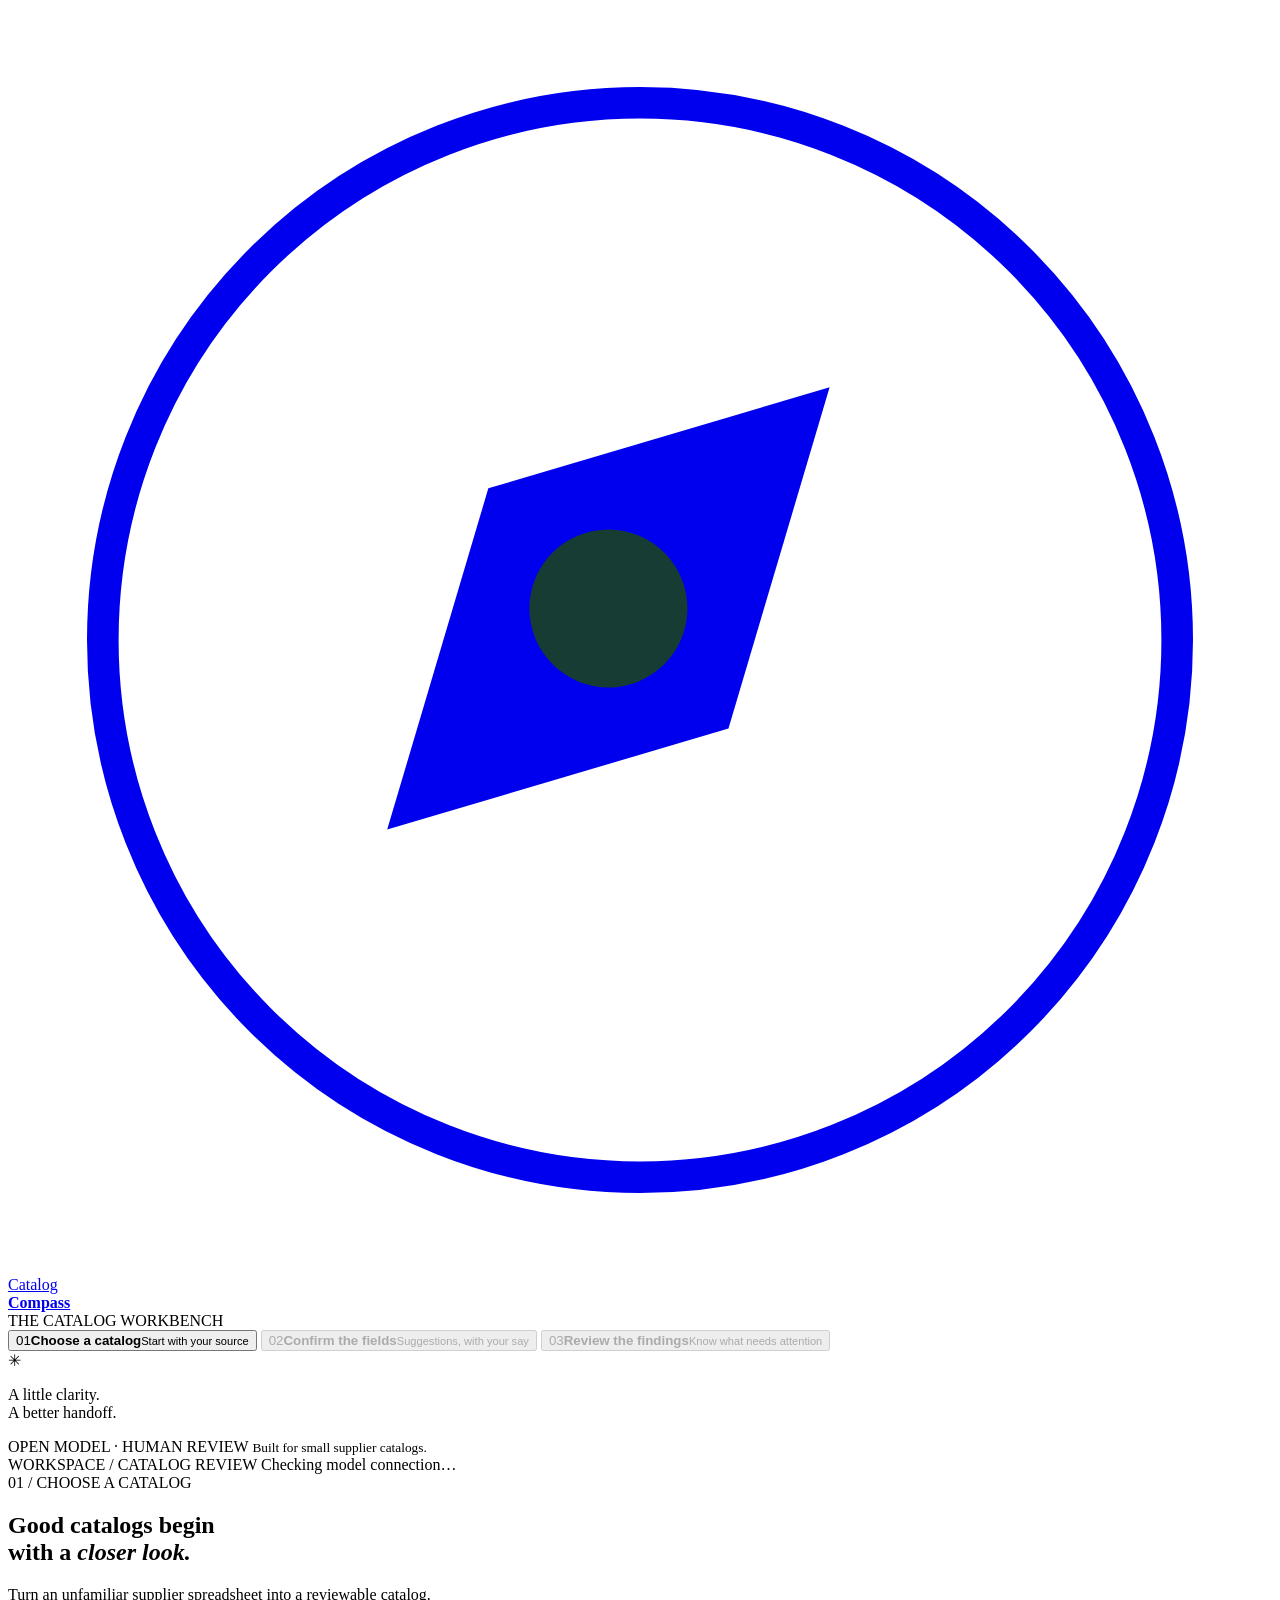
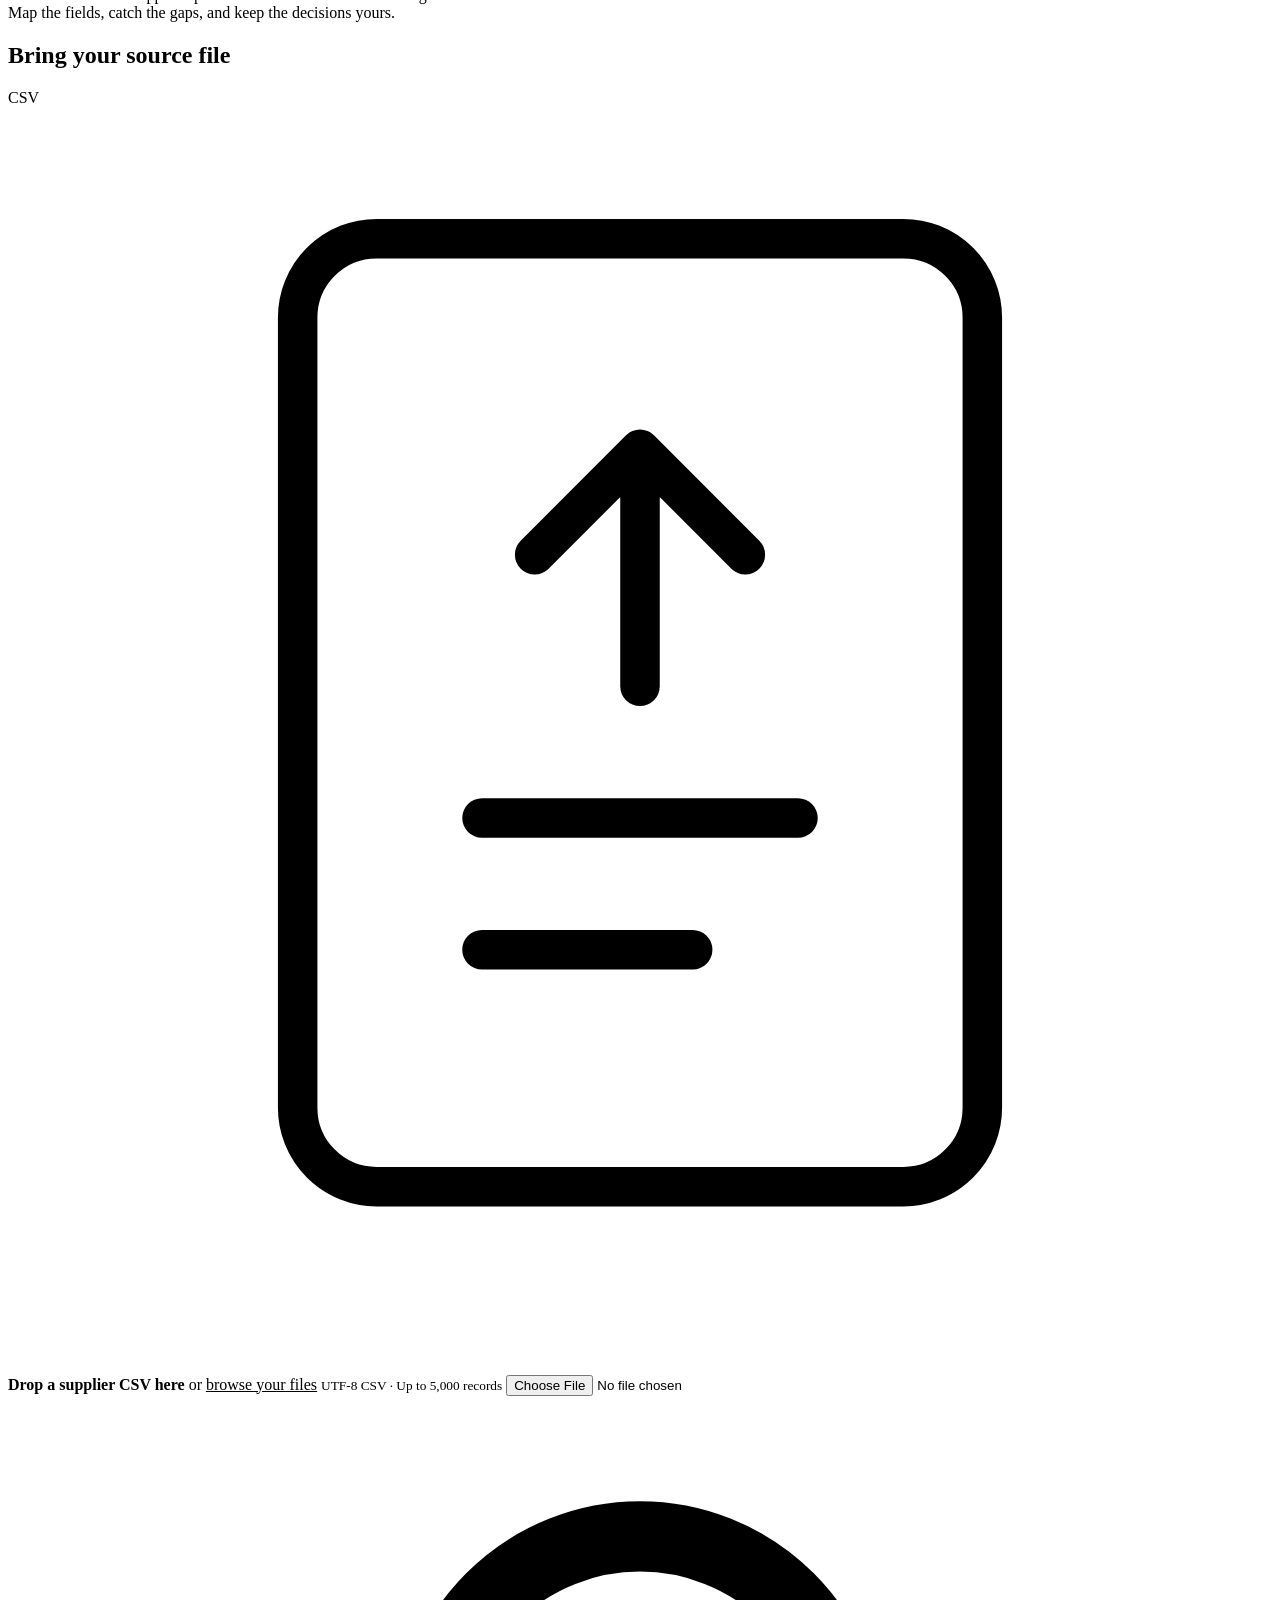
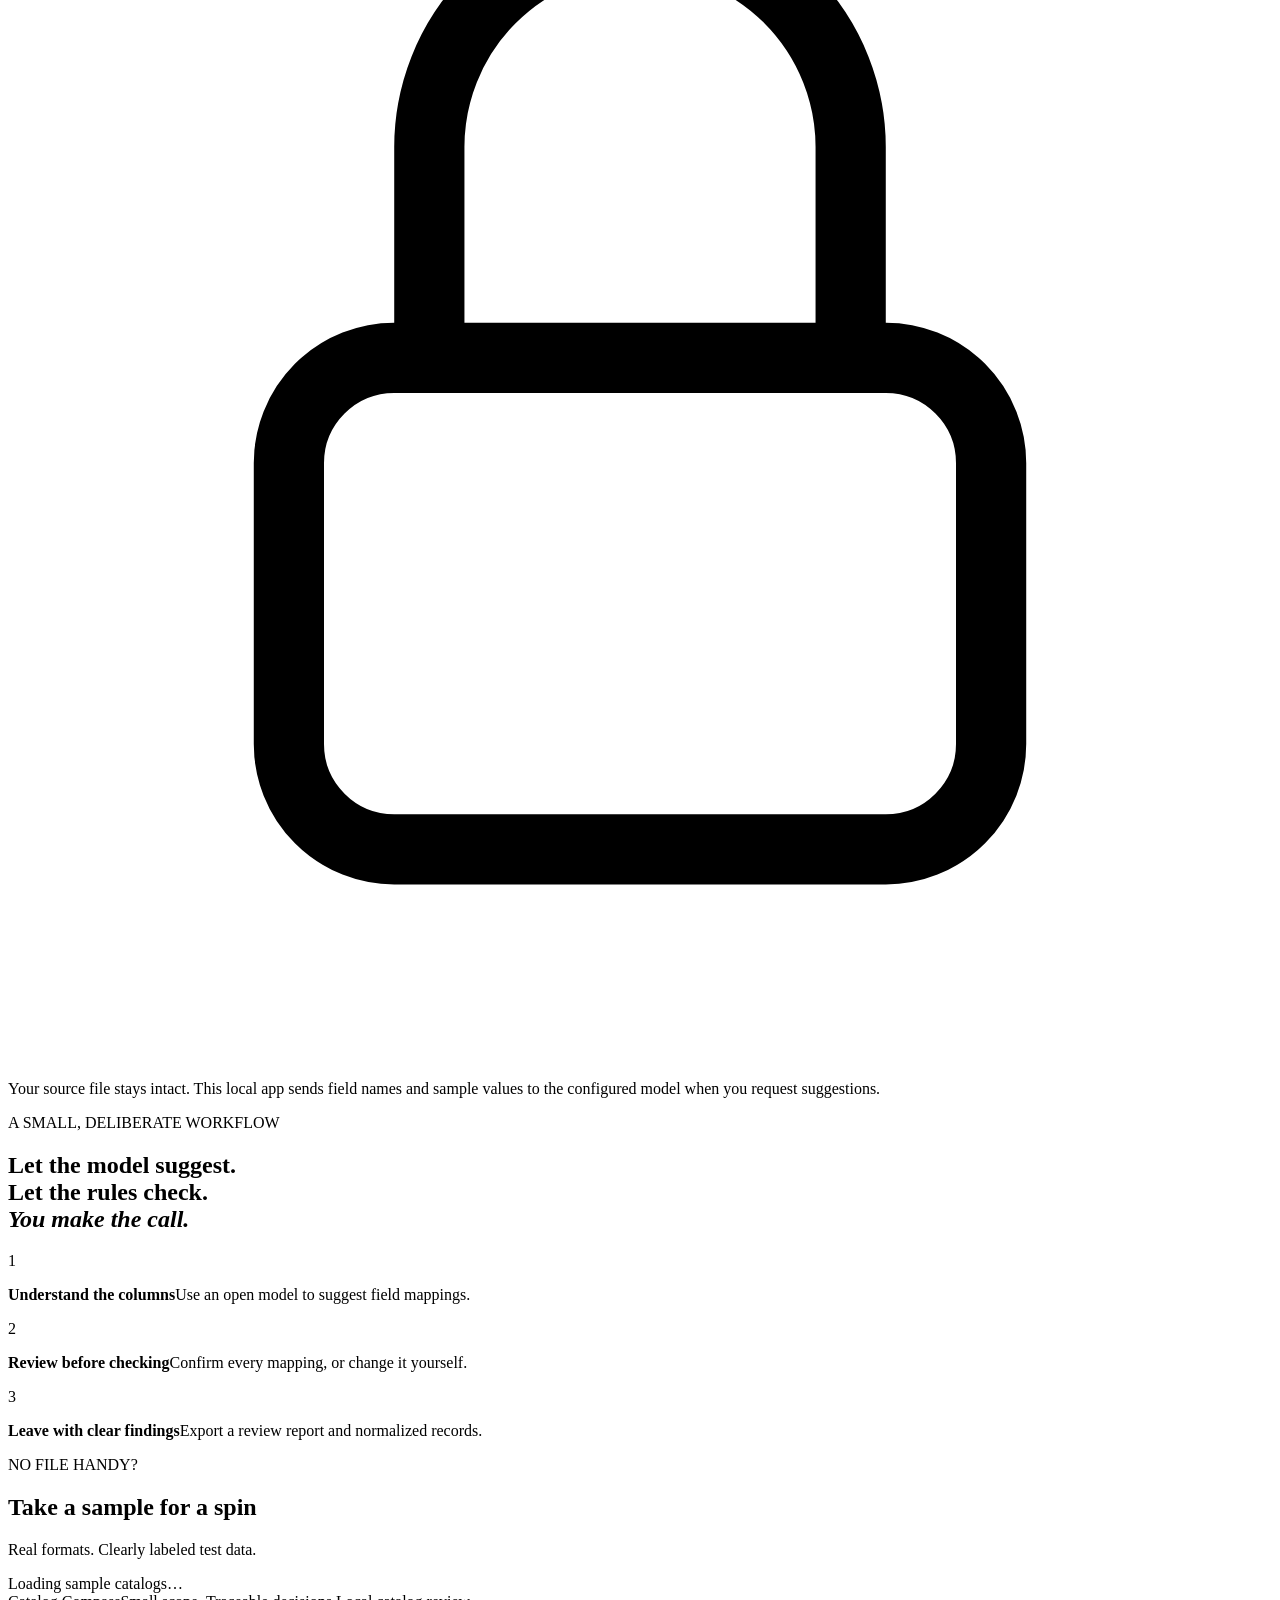
==== web/index.html @ 422e2c68 "Build Catalog Compass local contest prototype with real Qwen mapping" ====
<!doctype html>
<html lang="en">
<head>
  <meta charset="utf-8">
  <meta name="viewport" content="width=device-width, initial-scale=1">
  <meta name="theme-color" content="#173c34">
  <meta name="description" content="Review supplier catalog fields, confirm a mapping, and inspect data quality issues with Catalog Compass.">
  <title>Catalog Compass — A clearer catalog starts here</title>
  <link rel="stylesheet" href="/styles.css">
  <script src="/app.js" defer></script>
</head>
<body>
  <div class="app-shell">
    <aside class="sidebar">
      <a class="brand" href="/" aria-label="Catalog Compass home">
        <svg class="brand-mark" viewBox="0 0 40 40" fill="none" aria-hidden="true"><circle cx="20" cy="20" r="17" stroke="currentColor"/><path d="m26 12-3.2 10.8L12 26l3.2-10.8L26 12Z" fill="currentColor"/><circle cx="19" cy="19" r="2.5" fill="#173c34"/></svg>
        <span>Catalog<br><strong>Compass</strong></span>
      </a>
      <div class="sidebar-caption">THE CATALOG WORKBENCH</div>
      <nav class="steps" aria-label="Review steps">
        <button class="step active" data-step="0" aria-current="step"><span class="step-number">01</span><span><strong>Choose a catalog</strong><small>Start with your source</small></span><span class="step-check" aria-hidden="true"></span></button>
        <button class="step" data-step="1" disabled><span class="step-number">02</span><span><strong>Confirm the fields</strong><small>Suggestions, with your say</small></span><span class="step-check" aria-hidden="true"></span></button>
        <button class="step" data-step="2" disabled><span class="step-number">03</span><span><strong>Review the findings</strong><small>Know what needs attention</small></span><span class="step-check" aria-hidden="true"></span></button>
      </nav>
      <div class="sidebar-bottom">
        <div class="small-compass" aria-hidden="true">✳</div>
        <p>A little clarity.<br>A better handoff.</p>
        <div class="sidebar-rule"></div>
        <span>OPEN MODEL · HUMAN REVIEW</span>
        <small>Built for small supplier catalogs.</small>
      </div>
    </aside>

    <main class="main">
      <header class="topbar">
        <span class="topbar-label">WORKSPACE <span class="slash">/</span> CATALOG REVIEW</span>
        <span class="model-status" id="model-status"><span class="status-dot"></span><span id="model-status-text">Checking model connection…</span></span>
      </header>
      <div id="notice" class="notice" role="status" aria-live="polite" hidden></div>

      <section id="stage-0" class="stage">
        <div class="page-heading">
          <div class="eyebrow">01 / CHOOSE A CATALOG</div>
          <h1>Good catalogs begin<br>with a <em>closer look.</em></h1>
          <p>Turn an unfamiliar supplier spreadsheet into a reviewable catalog.<br class="desktop-break"> Map the fields, catch the gaps, and keep the decisions yours.</p>
        </div>
        <div class="intake-grid">
          <div class="card upload-card">
            <div class="card-heading"><h2>Bring your source file</h2><span class="tiny-tag">CSV</span></div>
            <label class="drop-zone" id="drop-zone" for="file-input">
              <svg class="upload-icon" viewBox="0 0 48 48" fill="none" aria-hidden="true"><rect x="11" y="5" width="26" height="36" rx="3" stroke="currentColor" stroke-width="1.5"/><path d="M18 27h12M18 32h8M24 13v9m-4-5 4-4 4 4" stroke="currentColor" stroke-width="1.5" stroke-linecap="round" stroke-linejoin="round"/></svg>
              <strong>Drop a supplier CSV here</strong>
              <span>or <u>browse your files</u></span>
              <small>UTF-8 CSV · Up to 5,000 records</small>
            </label>
            <input type="file" id="file-input" accept=".csv,text/csv" class="file-input">
            <div class="privacy-note"><svg viewBox="0 0 18 18" fill="none" aria-hidden="true"><rect x="4" y="8" width="10" height="7" rx="1.5" stroke="currentColor"/><path d="M6 8V5a3 3 0 0 1 6 0v3" stroke="currentColor"/></svg><p>Your source file stays intact. This local app sends field names and sample values to the configured model when you request suggestions.</p></div>
          </div>
          <aside class="how-card">
            <div class="eyebrow">A SMALL, DELIBERATE WORKFLOW</div>
            <h2>Let the model suggest.<br>Let the rules check.<br><em>You make the call.</em></h2>
            <div class="how-row"><span>1</span><p><strong>Understand the columns</strong>Use an open model to suggest field mappings.</p></div>
            <div class="how-row"><span>2</span><p><strong>Review before checking</strong>Confirm every mapping, or change it yourself.</p></div>
            <div class="how-row"><span>3</span><p><strong>Leave with clear findings</strong>Export a review report and normalized records.</p></div>
          </aside>
        </div>
        <div class="section-heading"><div><span class="eyebrow">NO FILE HANDY?</span><h2>Take a sample for a spin</h2></div><p>Real formats. Clearly labeled test data.</p></div>
        <div id="sample-list" class="sample-grid"><div class="sample-placeholder">Loading sample catalogs…</div></div>
      </section>

      <section id="stage-1" class="stage" hidden>
        <div class="page-heading compact"><div class="eyebrow">02 / CONFIRM THE FIELDS</div><h1>A shared language<br>for <em>every column.</em></h1><p>Ask for a suggested mapping, then check it against your source. Nothing is confirmed until you say so.</p></div>
        <div class="source-strip"><span class="file-glyph" aria-hidden="true">↳</span><div><strong class="source-name"></strong><span class="source-detail"></span></div><button class="text-button" id="change-file">Choose another file <span aria-hidden="true">↗</span></button></div>
        <div class="card preview-card"><div class="card-heading"><h2>A look at your source</h2><span id="preview-caption" class="muted"></span></div><div class="table-scroll" id="preview-table" tabindex="0" aria-label="Source file preview"></div></div>
        <div class="mapping-toolbar"><div><h2>Map the catalog fields</h2><p>SKU, product name, and regular price are required. Use each column once.</p></div><button id="suggest-button" class="button primary"><span aria-hidden="true">✳</span> Suggest field mappings</button></div>
        <div class="engine-banner" id="engine-banner"><span class="engine-symbol" aria-hidden="true">✳</span><div><strong id="engine-title">Your review, assisted by an open model</strong><p id="engine-description">Choose “Suggest field mappings” to analyze the headers and sample values. You can also map the fields manually.</p></div></div>
        <div id="mapping-warnings" class="mapping-warnings" hidden></div>
        <div class="card mapping-card"><div class="mapping-table-header"><span>CATALOG FIELD</span><span>YOUR SOURCE COLUMN</span><span>REVIEW NOTE</span></div><div id="mapping-fields"></div></div>
        <div class="confirm-bar"><label class="confirm-label"><input type="checkbox" id="confirm-mapping"><span>I have reviewed the field mappings.<small id="confirmation-help">Unmapped source columns are omitted. Mapped values are never guessed or filled in.</small></span></label><button id="check-button" class="button primary" disabled>Check this catalog <span aria-hidden="true">→</span></button></div>
      </section>

      <section id="stage-2" class="stage" hidden>
        <div class="page-heading compact"><div class="eyebrow">03 / REVIEW THE FINDINGS</div><h1>A clearer view of<br><em>what needs attention.</em></h1><p>Rule-based checks surface potential issues. Review them against your source before making changes.</p></div>
        <div class="source-strip"><span class="file-glyph" aria-hidden="true">↳</span><div><strong class="source-name"></strong><span class="source-detail"></span></div><button class="text-button" id="edit-mapping">Review field mappings <span aria-hidden="true">↗</span></button></div>
        <div class="metrics"><div class="metric"><span>RECORDS CHECKED</span><strong id="metric-total">—</strong><small>Rows in your source</small></div><div class="metric"><span>ERRORS</span><strong id="metric-errors">—</strong><small>Resolve before handoff</small></div><div class="metric"><span>WARNINGS</span><strong id="metric-warnings">—</strong><small>Worth a closer look</small></div><div class="metric"><span>ROWS TO REVIEW</span><strong id="metric-affected">—</strong><small>One row may have several findings</small></div></div>
        <div class="findings-toolbar"><div><h2>Catalog findings <span id="findings-count" class="count-pill"></span></h2><p>Source row numbers include the header row.</p></div><div class="filter-tabs" role="group" aria-label="Filter findings"><button data-filter="all" class="active" aria-pressed="true">All</button><button data-filter="error" aria-pressed="false">Errors</button><button data-filter="warning" aria-pressed="false">Warnings</button></div></div>
        <div class="card findings-card"><div id="findings-table" class="table-scroll" tabindex="0" aria-label="Catalog findings"></div><div id="empty-findings" class="empty-findings" hidden><span aria-hidden="true">✓</span><h3>No findings in this view</h3><p id="empty-description">The checks did not find any issues in the mapped fields.</p></div></div>
        <details class="review-assumptions" id="review-assumptions"><summary>Review assumptions <span>How to interpret this report</span></summary><ul id="report-notes"></ul></details>
        <div class="export-bar"><div><h2>Your review, ready to hand off.</h2><p>Records are not fixed, removed, or merged. Formula-like text is escaped for spreadsheet safety.</p></div><div class="export-buttons"><button class="button secondary" id="export-issues">↓ Download findings</button><button class="button primary" id="export-normalized">↓ Export normalized CSV</button></div></div>
        <p class="report-footnote">A clean report reflects the checks run on mapped fields; it is not a guarantee that a catalog is ready for a specific store. Missing source details still need human judgment.</p>
      </section>
      <footer class="footer"><span>Catalog Compass</span><span>Small scope. Traceable decisions.</span><span id="footer-model">Local catalog review</span></footer>
    </main>
  </div>
</body>
</html>
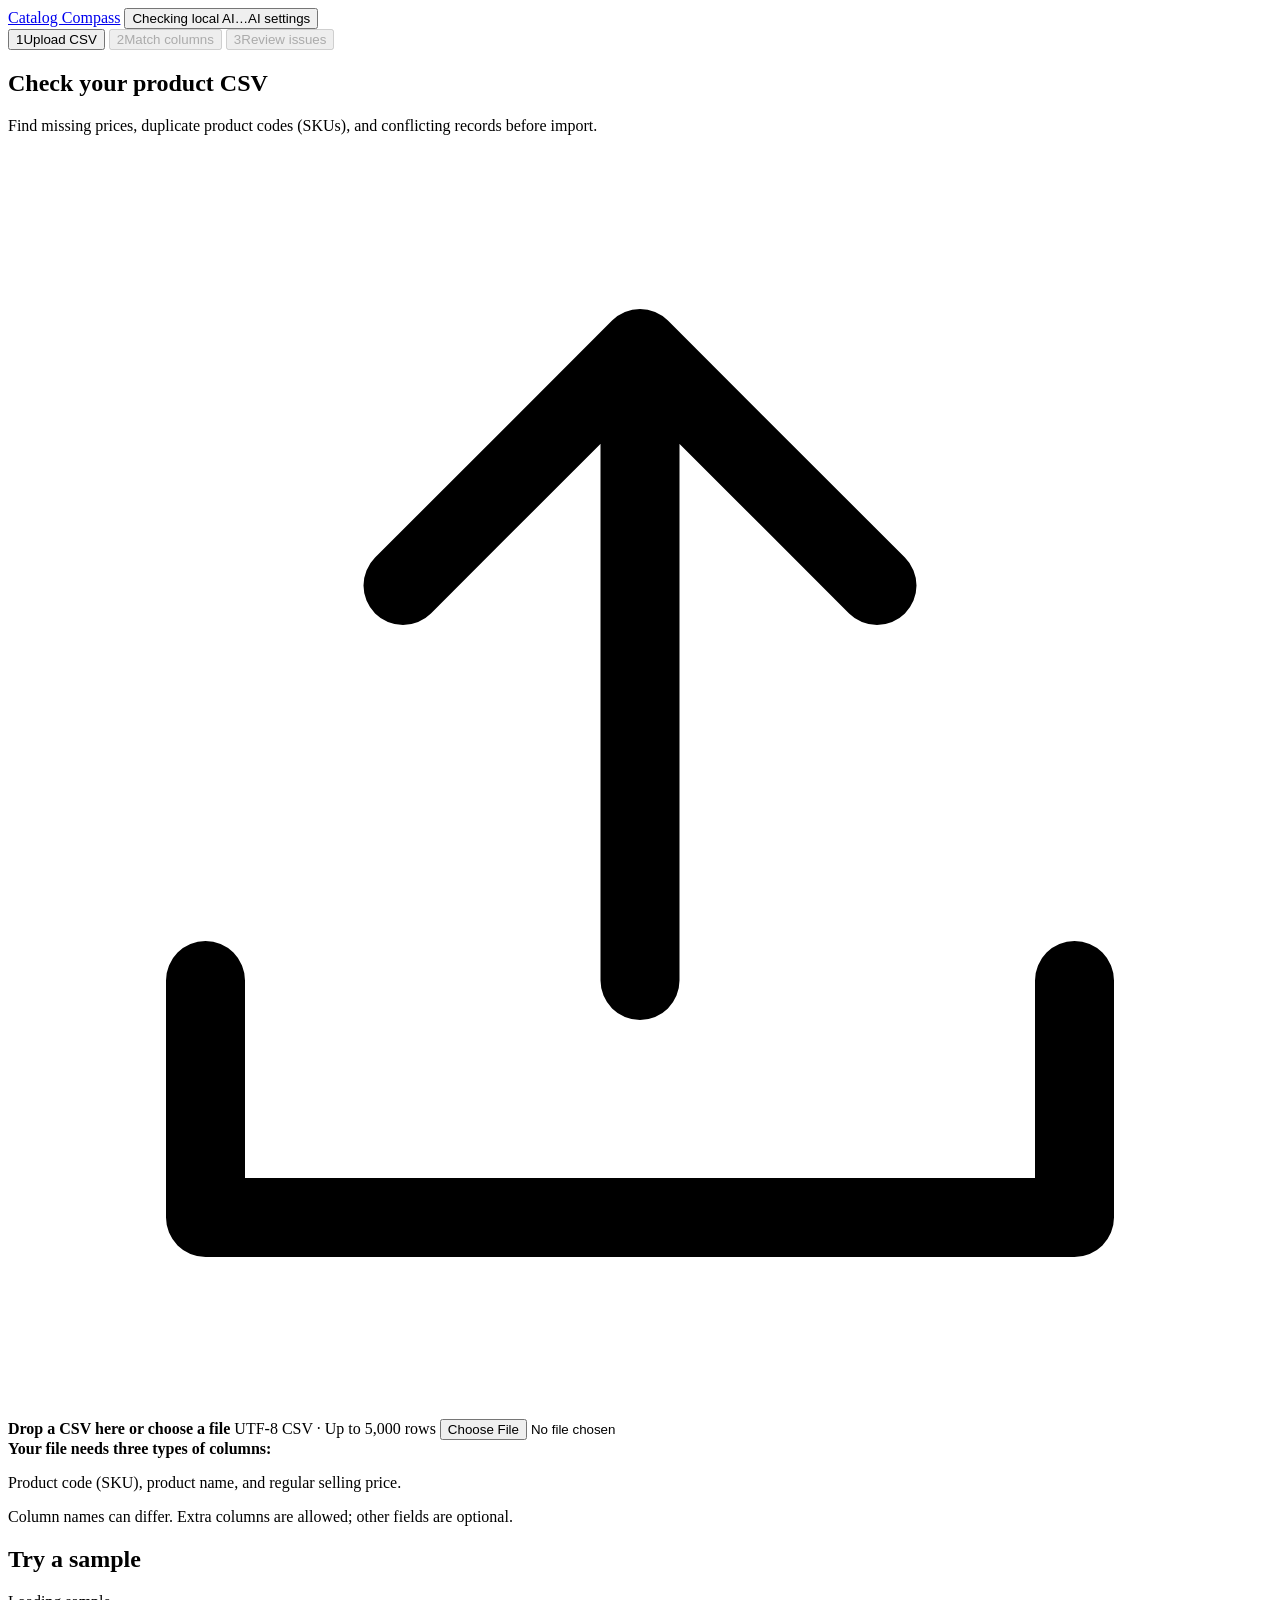
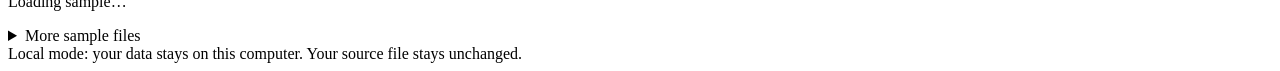
==== commit 746ef31b: "Add API inference, clearer mapping review, and submission materials" ====
--- a/web/index.html
+++ b/web/index.html
@@ -4,93 +4,106 @@
   <meta charset="utf-8">
   <meta name="viewport" content="width=device-width, initial-scale=1">
   <meta name="theme-color" content="#173c34">
-  <meta name="description" content="Review supplier catalog fields, confirm a mapping, and inspect data quality issues with Catalog Compass.">
-  <title>Catalog Compass — A clearer catalog starts here</title>
+  <meta name="description" content="Check product CSV files for missing prices, duplicate SKUs and conflicting records.">
+  <title>Catalog Compass — Check your product CSV</title>
   <link rel="stylesheet" href="/styles.css">
   <script src="/app.js" defer></script>
 </head>
 <body>
   <div class="app-shell">
-    <aside class="sidebar">
-      <a class="brand" href="/" aria-label="Catalog Compass home">
-        <svg class="brand-mark" viewBox="0 0 40 40" fill="none" aria-hidden="true"><circle cx="20" cy="20" r="17" stroke="currentColor"/><path d="m26 12-3.2 10.8L12 26l3.2-10.8L26 12Z" fill="currentColor"/><circle cx="19" cy="19" r="2.5" fill="#173c34"/></svg>
-        <span>Catalog<br><strong>Compass</strong></span>
-      </a>
-      <div class="sidebar-caption">THE CATALOG WORKBENCH</div>
-      <nav class="steps" aria-label="Review steps">
-        <button class="step active" data-step="0" aria-current="step"><span class="step-number">01</span><span><strong>Choose a catalog</strong><small>Start with your source</small></span><span class="step-check" aria-hidden="true"></span></button>
-        <button class="step" data-step="1" disabled><span class="step-number">02</span><span><strong>Confirm the fields</strong><small>Suggestions, with your say</small></span><span class="step-check" aria-hidden="true"></span></button>
-        <button class="step" data-step="2" disabled><span class="step-number">03</span><span><strong>Review the findings</strong><small>Know what needs attention</small></span><span class="step-check" aria-hidden="true"></span></button>
-      </nav>
-      <div class="sidebar-bottom">
-        <div class="small-compass" aria-hidden="true">✳</div>
-        <p>A little clarity.<br>A better handoff.</p>
-        <div class="sidebar-rule"></div>
-        <span>OPEN MODEL · HUMAN REVIEW</span>
-        <small>Built for small supplier catalogs.</small>
-      </div>
-    </aside>
-
-    <main class="main">
-      <header class="topbar">
-        <span class="topbar-label">WORKSPACE <span class="slash">/</span> CATALOG REVIEW</span>
-        <span class="model-status" id="model-status"><span class="status-dot"></span><span id="model-status-text">Checking model connection…</span></span>
-      </header>
+    <header class="topbar">
+      <a class="brand" href="/" aria-label="Catalog Compass home">Catalog Compass</a>
+      <button class="ai-settings-button" id="open-ai-settings" type="button" aria-haspopup="dialog"><span class="model-status" id="model-status"><span class="status-dot"></span><span id="model-status-text">Checking local AI…</span></span><span>AI settings</span></button>
+    </header>
+    <nav class="steps" aria-label="Review steps">
+      <button class="step active" data-step="0" aria-current="step"><span class="step-number">1</span><span>Upload CSV</span></button>
+      <button class="step" data-step="1" disabled><span class="step-number">2</span><span>Match columns</span></button>
+      <button class="step" data-step="2" disabled><span class="step-number">3</span><span>Review issues</span></button>
+    </nav>
+    <main>
       <div id="notice" class="notice" role="status" aria-live="polite" hidden></div>
-
       <section id="stage-0" class="stage">
         <div class="page-heading">
-          <div class="eyebrow">01 / CHOOSE A CATALOG</div>
-          <h1>Good catalogs begin<br>with a <em>closer look.</em></h1>
-          <p>Turn an unfamiliar supplier spreadsheet into a reviewable catalog.<br class="desktop-break"> Map the fields, catch the gaps, and keep the decisions yours.</p>
+          <h1>Check your product CSV</h1>
+          <p>Find missing prices, duplicate product codes (SKUs), and conflicting records before import.</p>
         </div>
-        <div class="intake-grid">
-          <div class="card upload-card">
-            <div class="card-heading"><h2>Bring your source file</h2><span class="tiny-tag">CSV</span></div>
-            <label class="drop-zone" id="drop-zone" for="file-input">
-              <svg class="upload-icon" viewBox="0 0 48 48" fill="none" aria-hidden="true"><rect x="11" y="5" width="26" height="36" rx="3" stroke="currentColor" stroke-width="1.5"/><path d="M18 27h12M18 32h8M24 13v9m-4-5 4-4 4 4" stroke="currentColor" stroke-width="1.5" stroke-linecap="round" stroke-linejoin="round"/></svg>
-              <strong>Drop a supplier CSV here</strong>
-              <span>or <u>browse your files</u></span>
-              <small>UTF-8 CSV · Up to 5,000 records</small>
-            </label>
-            <input type="file" id="file-input" accept=".csv,text/csv" class="file-input">
-            <div class="privacy-note"><svg viewBox="0 0 18 18" fill="none" aria-hidden="true"><rect x="4" y="8" width="10" height="7" rx="1.5" stroke="currentColor"/><path d="M6 8V5a3 3 0 0 1 6 0v3" stroke="currentColor"/></svg><p>Your source file stays intact. This local app sends field names and sample values to the configured model when you request suggestions.</p></div>
+        <div class="card upload-card">
+          <label class="drop-zone" id="drop-zone" for="file-input">
+            <svg class="upload-icon" viewBox="0 0 32 32" fill="none" aria-hidden="true"><path d="M16 21V5m-6 6 6-6 6 6M5 21v6h22v-6" stroke="currentColor" stroke-width="2" stroke-linecap="round" stroke-linejoin="round"/></svg>
+            <strong>Drop a CSV here or choose a file</strong>
+            <span>UTF-8 CSV · Up to 5,000 rows</span>
+          </label>
+          <input type="file" id="file-input" accept=".csv,text/csv" class="file-input">
+          <div class="input-requirements">
+            <strong>Your file needs three types of columns:</strong>
+            <p>Product code (SKU), product name, and regular selling price.</p>
+            <p class="secondary">Column names can differ. Extra columns are allowed; other fields are optional.</p>
           </div>
-          <aside class="how-card">
-            <div class="eyebrow">A SMALL, DELIBERATE WORKFLOW</div>
-            <h2>Let the model suggest.<br>Let the rules check.<br><em>You make the call.</em></h2>
-            <div class="how-row"><span>1</span><p><strong>Understand the columns</strong>Use an open model to suggest field mappings.</p></div>
-            <div class="how-row"><span>2</span><p><strong>Review before checking</strong>Confirm every mapping, or change it yourself.</p></div>
-            <div class="how-row"><span>3</span><p><strong>Leave with clear findings</strong>Export a review report and normalized records.</p></div>
-          </aside>
         </div>
-        <div class="section-heading"><div><span class="eyebrow">NO FILE HANDY?</span><h2>Take a sample for a spin</h2></div><p>Real formats. Clearly labeled test data.</p></div>
-        <div id="sample-list" class="sample-grid"><div class="sample-placeholder">Loading sample catalogs…</div></div>
+        <div class="sample-section">
+          <h2>Try a sample</h2>
+          <div id="featured-sample"><p class="secondary">Loading sample…</p></div>
+          <details class="more-samples" id="more-samples"><summary>More sample files</summary><div id="sample-list" class="sample-grid"></div></details>
+        </div>
       </section>
 
       <section id="stage-1" class="stage" hidden>
-        <div class="page-heading compact"><div class="eyebrow">02 / CONFIRM THE FIELDS</div><h1>A shared language<br>for <em>every column.</em></h1><p>Ask for a suggested mapping, then check it against your source. Nothing is confirmed until you say so.</p></div>
-        <div class="source-strip"><span class="file-glyph" aria-hidden="true">↳</span><div><strong class="source-name"></strong><span class="source-detail"></span></div><button class="text-button" id="change-file">Choose another file <span aria-hidden="true">↗</span></button></div>
-        <div class="card preview-card"><div class="card-heading"><h2>A look at your source</h2><span id="preview-caption" class="muted"></span></div><div class="table-scroll" id="preview-table" tabindex="0" aria-label="Source file preview"></div></div>
-        <div class="mapping-toolbar"><div><h2>Map the catalog fields</h2><p>SKU, product name, and regular price are required. Use each column once.</p></div><button id="suggest-button" class="button primary"><span aria-hidden="true">✳</span> Suggest field mappings</button></div>
-        <div class="engine-banner" id="engine-banner"><span class="engine-symbol" aria-hidden="true">✳</span><div><strong id="engine-title">Your review, assisted by an open model</strong><p id="engine-description">Choose “Suggest field mappings” to analyze the headers and sample values. You can also map the fields manually.</p></div></div>
-        <div id="mapping-warnings" class="mapping-warnings" hidden></div>
-        <div class="card mapping-card"><div class="mapping-table-header"><span>CATALOG FIELD</span><span>YOUR SOURCE COLUMN</span><span>REVIEW NOTE</span></div><div id="mapping-fields"></div></div>
-        <div class="confirm-bar"><label class="confirm-label"><input type="checkbox" id="confirm-mapping"><span>I have reviewed the field mappings.<small id="confirmation-help">Unmapped source columns are omitted. Mapped values are never guessed or filled in.</small></span></label><button id="check-button" class="button primary" disabled>Check this catalog <span aria-hidden="true">→</span></button></div>
+        <div class="page-heading"><h1>Match your columns</h1><p>Tell us which column contains each field. AI can suggest a match.</p></div>
+        <div class="source-strip"><div><strong class="source-name"></strong><span class="source-detail"></span></div><button class="text-button" id="change-file">Change file</button></div>
+        <div class="mapping-toolbar"><h2>Required columns</h2><button id="suggest-button" class="button primary">Suggest with AI</button></div>
+        <p id="inference-destination" class="secondary">Local mode: column samples stay on this computer.</p>
+        <div class="engine-banner" id="engine-banner"><strong id="engine-title">Choose columns yourself or use AI</strong><p id="engine-description">Check each selection against the example values.</p></div>
+        <div id="mapping-warnings" class="mapping-warnings" role="status" hidden></div>
+        <div class="card mapping-card"><div class="mapping-table-header" aria-hidden="true"><span>Field to check</span><span>Column in your file</span><span>Example values</span></div><div id="mapping-fields"></div></div>
+        <p class="secondary">These three columns are required in this version. Their names do not need to match the labels above.</p>
+        <details class="optional-fields" id="optional-fields"><summary>Optional columns <span id="optional-count"></span></summary><p class="secondary">Leave a field unselected if your file does not contain it.</p><div class="card mapping-card"><div id="optional-mapping-fields"></div></div></details>
+        <p id="type-assumption" class="type-assumption">No product type selected: all rows will be treated as simple products.</p>
+        <details class="source-preview"><summary>Preview source rows <span id="preview-caption"></span></summary><div class="card"><div class="table-scroll" id="preview-table" tabindex="0" aria-label="Source file preview"></div></div></details>
+        <div class="confirm-bar"><div><label class="confirm-label"><input type="checkbox" id="confirm-mapping"><span>I have reviewed the selected columns.</span></label><p id="confirmation-help" class="secondary">Select the three required columns to continue.</p></div><button id="check-button" class="button primary" disabled>Check for issues</button></div>
       </section>
 
       <section id="stage-2" class="stage" hidden>
-        <div class="page-heading compact"><div class="eyebrow">03 / REVIEW THE FINDINGS</div><h1>A clearer view of<br><em>what needs attention.</em></h1><p>Rule-based checks surface potential issues. Review them against your source before making changes.</p></div>
-        <div class="source-strip"><span class="file-glyph" aria-hidden="true">↳</span><div><strong class="source-name"></strong><span class="source-detail"></span></div><button class="text-button" id="edit-mapping">Review field mappings <span aria-hidden="true">↗</span></button></div>
-        <div class="metrics"><div class="metric"><span>RECORDS CHECKED</span><strong id="metric-total">—</strong><small>Rows in your source</small></div><div class="metric"><span>ERRORS</span><strong id="metric-errors">—</strong><small>Resolve before handoff</small></div><div class="metric"><span>WARNINGS</span><strong id="metric-warnings">—</strong><small>Worth a closer look</small></div><div class="metric"><span>ROWS TO REVIEW</span><strong id="metric-affected">—</strong><small>One row may have several findings</small></div></div>
-        <div class="findings-toolbar"><div><h2>Catalog findings <span id="findings-count" class="count-pill"></span></h2><p>Source row numbers include the header row.</p></div><div class="filter-tabs" role="group" aria-label="Filter findings"><button data-filter="all" class="active" aria-pressed="true">All</button><button data-filter="error" aria-pressed="false">Errors</button><button data-filter="warning" aria-pressed="false">Warnings</button></div></div>
-        <div class="card findings-card"><div id="findings-table" class="table-scroll" tabindex="0" aria-label="Catalog findings"></div><div id="empty-findings" class="empty-findings" hidden><span aria-hidden="true">✓</span><h3>No findings in this view</h3><p id="empty-description">The checks did not find any issues in the mapped fields.</p></div></div>
-        <details class="review-assumptions" id="review-assumptions"><summary>Review assumptions <span>How to interpret this report</span></summary><ul id="report-notes"></ul></details>
-        <div class="export-bar"><div><h2>Your review, ready to hand off.</h2><p>Records are not fixed, removed, or merged. Formula-like text is escaped for spreadsheet safety.</p></div><div class="export-buttons"><button class="button secondary" id="export-issues">↓ Download findings</button><button class="button primary" id="export-normalized">↓ Export normalized CSV</button></div></div>
-        <p class="report-footnote">A clean report reflects the checks run on mapped fields; it is not a guarantee that a catalog is ready for a specific store. Missing source details still need human judgment.</p>
+        <div class="page-heading"><h1>Check results</h1><p>Review the flagged rows before importing your file.</p></div>
+        <div class="source-strip"><div><strong class="source-name"></strong><span class="source-detail"></span></div><button class="text-button" id="edit-mapping">Change column matches</button></div>
+        <div class="metrics">
+          <div class="metric"><span>Rows checked</span><strong id="metric-total">—</strong></div>
+          <div class="metric"><span>Errors</span><strong id="metric-errors">—</strong></div>
+          <div class="metric"><span>Warnings</span><strong id="metric-warnings">—</strong></div>
+          <div class="metric"><span>Rows to review</span><strong id="metric-affected">—</strong></div>
+        </div>
+        <div class="findings-toolbar"><h2>Issues <span id="findings-count" class="count-pill"></span></h2><div class="filter-tabs" role="group" aria-label="Filter issues"><button data-filter="all" class="active" aria-pressed="true">All</button><button data-filter="error" aria-pressed="false">Errors</button><button data-filter="warning" aria-pressed="false">Warnings</button></div></div>
+        <p class="secondary">Row numbers include the header. One row can have several issues.</p>
+        <div class="card findings-card"><div id="findings-table" class="table-scroll" tabindex="0" aria-label="Catalog issues"></div><div id="empty-findings" class="empty-findings" hidden><h3>No issues in this view</h3><p id="empty-description"></p></div></div>
+        <div class="export-bar"><button class="button primary" id="export-issues">Download issue report</button><button class="button secondary" id="export-normalized">Export mapped CSV</button></div>
+        <p class="secondary">The mapped CSV keeps all rows and their values. Unselected source columns are left out.</p>
+        <details class="review-assumptions" id="review-assumptions"><summary>Check limits and export notes</summary><ul id="report-notes"></ul></details>
       </section>
-      <footer class="footer"><span>Catalog Compass</span><span>Small scope. Traceable decisions.</span><span id="footer-model">Local catalog review</span></footer>
     </main>
+    <footer class="footer"><span id="privacy-summary">Local mode: your data stays on this computer. Your source file stays unchanged.</span><span id="footer-model"></span></footer>
   </div>
+  <dialog id="ai-settings" aria-labelledby="ai-settings-title">
+    <div class="settings-heading"><h2 id="ai-settings-title">Choose your AI</h2><button id="close-ai-settings" class="text-button" type="button">Close</button></div>
+    <fieldset class="source-choice"><legend>Model source</legend><label><input type="radio" name="ai-source" id="source-local" value="local" checked> Local model</label><label><input type="radio" name="ai-source" id="source-api" value="api"> API service</label></fieldset>
+    <section id="local-settings">
+      <p>Run Qwen on this computer. No API key needed; column samples stay local.</p>
+      <p id="local-setup-status" class="secondary" role="status">Checking the local model…</p>
+      <label class="cpu-option"><input type="checkbox" id="local-cpu"> Use CPU mode if GPU startup fails</label>
+      <div class="settings-actions"><button class="button primary" id="start-local-model" type="button">Start local AI</button><button class="button secondary" id="use-local-model" type="button">Use local model</button><button class="text-button" id="check-local-model" type="button">Refresh status</button></div>
+      <p class="secondary">First-time setup downloads about 672 MB from the official llama.cpp and Qwen repositories. One-click setup supports Windows x64.</p>
+    </section>
+    <section id="api-settings" hidden>
+      <p>Use an OpenAI-compatible Chat Completions API. No local model download needed.</p>
+      <label class="setting-field">Service<select id="api-preset"><option value="custom">Custom / compatible API</option><option value="deepseek">DeepSeek</option><option value="openrouter">OpenRouter</option></select></label>
+      <label class="setting-field">API base URL<input id="api-base-url" type="url" placeholder="https://provider.example/v1" autocomplete="off" spellcheck="false"></label>
+      <label class="setting-field">Model ID<input id="api-model" type="text" placeholder="Model ID from your provider" autocomplete="off" spellcheck="false"></label>
+      <label class="setting-field">API key<input id="api-key" type="password" placeholder="Paste your API key" autocomplete="off" spellcheck="false"></label>
+      <p class="secondary">Your key stays in memory; refresh or Clear API settings removes it. Requests go through this local app to your provider. Usage fees may apply.</p>
+      <details><summary>Advanced</summary><label class="setting-field">Output format<select id="api-format"><option value="json">JSON mode (recommended)</option><option value="schema">Strict JSON schema</option><option value="prompt">Prompt only (if JSON mode is unsupported)</option></select></label></details>
+      <label class="api-consent"><input id="api-consent" type="checkbox"><span id="api-consent-label">Allow column names and up to 3 short sample values per column to be sent to this service when I request AI suggestions.</span></label>
+      <div class="settings-actions"><button class="button primary" id="test-use-api" type="button">Test &amp; use API</button><button class="text-button" id="forget-api" type="button">Clear API settings</button></div>
+      <p class="secondary">The connection test sends a short test prompt, never your uploaded file.</p>
+    </section>
+    <p id="settings-feedback" class="settings-feedback" role="status" hidden></p>
+  </dialog>
 </body>
 </html>
